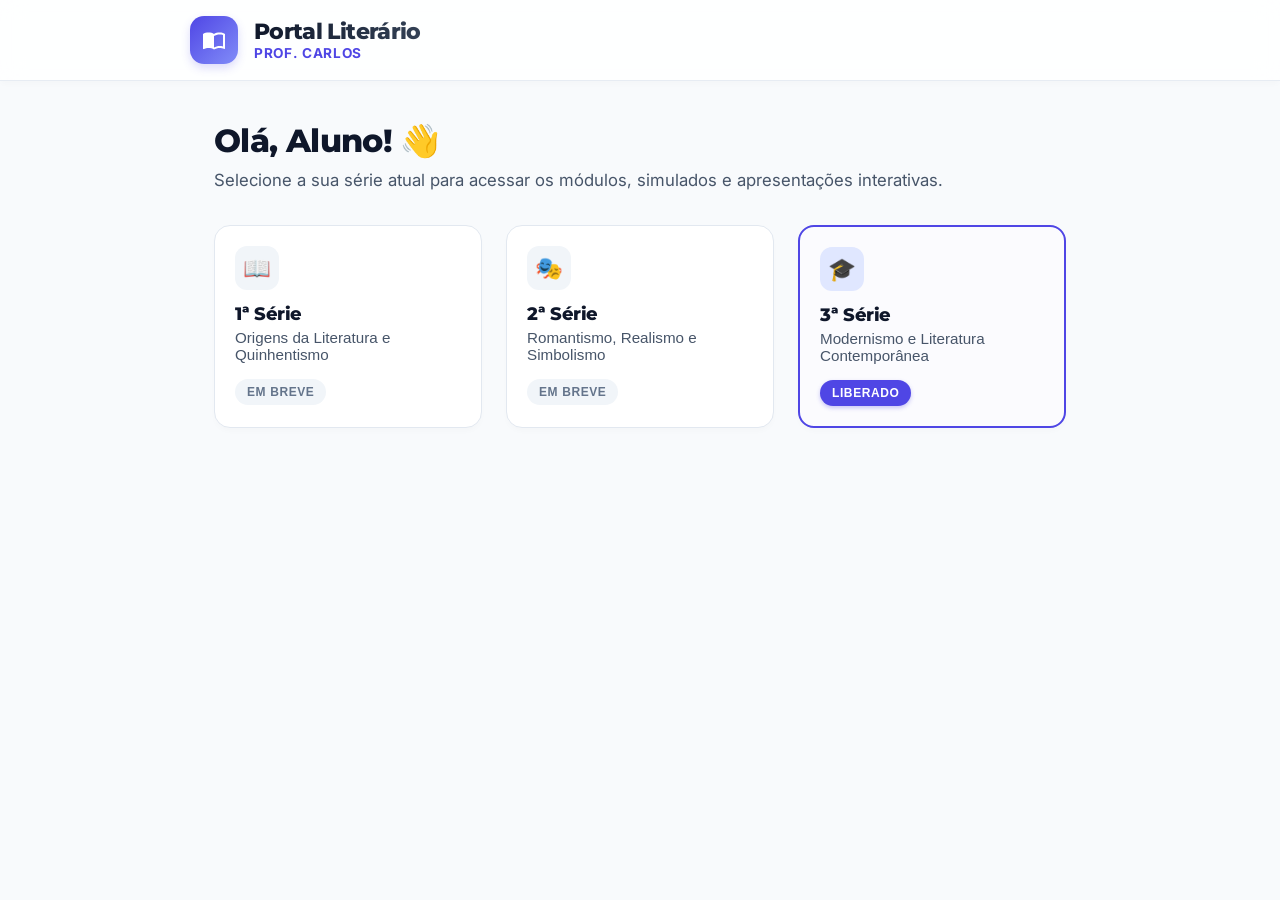
==== index.html @ 790efab4 "first commit: Portal Literário and Slides" ====
<!DOCTYPE html>
<html lang="pt-BR">
<head>
    <meta charset="UTF-8">
    <meta name="viewport" content="width=device-width, initial-scale=1.0, maximum-scale=1.0, user-scalable=no">
    <title>Portal do Professor - Literatura</title>
    <link href="https://fonts.googleapis.com/css2?family=Inter:wght@400;500;600;700&family=Montserrat:wght@700;800;900&display=swap" rel="stylesheet">
    <style>
        :root {
            --bg-color: #f8fafc;
            --card-bg: #ffffff;
            --text-main: #0f172a;
            --text-muted: #475569;
            --border-color: #e2e8f0;
            
            --primary: #4f46e5;
            --primary-light: #e0e7ff;
            
            --amber: #d97706;
            --amber-light: #fef3c7;
            
            --emerald: #059669;
            --emerald-light: #d1fae5;
            
            --rose: #e11d48;
            --rose-light: #ffe4e6;

            --slate: #64748b;
            --slate-light: #f1f5f9;
        }

        * { box-sizing: border-box; margin: 0; padding: 0; }

        body {
            background-color: var(--bg-color);
            color: var(--text-main);
            font-family: 'Inter', sans-serif;
            -webkit-font-smoothing: antialiased;
            min-height: 100vh;
            display: flex;
            flex-direction: column;
        }

        h1, h2, h3 {
            font-family: 'Montserrat', sans-serif;
            font-weight: 800;
            letter-spacing: -0.02em;
        }

        /* Top Navigation Bar */
        .app-header {
            background: rgba(255, 255, 255, 0.85);
            backdrop-filter: blur(12px);
            -webkit-backdrop-filter: blur(12px);
            border-bottom: 1px solid rgba(226, 232, 240, 0.8);
            padding: 16px 24px;
            position: sticky;
            top: 0;
            z-index: 100;
            box-shadow: 0 4px 6px -1px rgba(0, 0, 0, 0.02);
        }

        .header-content {
            max-width: 900px;
            margin: 0 auto;
            display: flex;
            align-items: center;
            justify-content: space-between;
        }

        .logo {
            display: flex;
            align-items: center;
            gap: 16px;
        }

        .logo-icon {
            background: linear-gradient(135deg, var(--primary), #818cf8);
            width: 48px;
            height: 48px;
            display: flex;
            align-items: center;
            justify-content: center;
            border-radius: 14px;
            color: white;
            box-shadow: 0 4px 10px rgba(79, 70, 229, 0.2);
        }
        .logo-icon svg {
            width: 24px;
            height: 24px;
            fill: currentColor;
        }

        .logo h1 {
            font-size: 1.35rem;
            background: linear-gradient(90deg, #0f172a, #334155);
            -webkit-background-clip: text;
            -webkit-text-fill-color: transparent;
            line-height: 1.2;
            letter-spacing: -0.03em;
        }

        .logo p {
            font-size: 0.85rem;
            color: var(--primary);
            font-weight: 700;
            letter-spacing: 0.05em;
            text-transform: uppercase;
        }
        
        
        

        

        /* Main Content Area */
        .app-main {
            flex: 1;
            width: 100%;
            max-width: 900px;
            margin: 0 auto;
            padding: 40px 24px;
        }

        .view {
            display: none;
            animation: slideUp 0.4s cubic-bezier(0.16, 1, 0.3, 1);
        }

        .view.active {
            display: block;
        }

        @keyframes slideUp {
            from { opacity: 0; transform: translateY(16px); }
            to { opacity: 1; transform: translateY(0); }
        }

        .section-header {
            margin-bottom: 32px;
        }

        .section-header h2 {
            font-size: 2rem;
            margin-bottom: 8px;
            color: var(--text-main);
        }

        .section-header p {
            color: var(--text-muted);
            font-size: 1.05rem;
            line-height: 1.5;
        }

        /* Grid Series Selection */
        .grid-series {
            display: grid;
            grid-template-columns: repeat(auto-fit, minmax(250px, 1fr));
            gap: 24px;
        }

        .series-card {
            background: var(--card-bg);
            border: 1px solid var(--border-color);
            border-radius: 16px;
            padding: 20px 20px;
            text-align: left;
            cursor: pointer;
            transition: all 0.2s cubic-bezier(0.4, 0, 0.2, 1);
            box-shadow: 0 4px 6px -1px rgba(0,0,0,0.02);
            display: flex;
            flex-direction: column;
            align-items: flex-start;
            position: relative;
            outline: none;
        }

        .series-card:hover {
            transform: translateY(-4px);
            box-shadow: 0 12px 24px -4px rgba(0,0,0,0.06);
            border-color: #cbd5e1;
        }

        .series-card.active-card {
            border: 2px solid var(--primary);
            background: #fbfbfe;
        }

        .series-card.active-card:hover {
            box-shadow: 0 12px 24px -4px rgba(79, 70, 229, 0.15);
        }

        .icon-wrapper {
            width: 44px;
            height: 44px;
            border-radius: 12px;
            display: flex;
            align-items: center;
            justify-content: center;
            font-size: 1.4rem;
            margin-bottom: 12px;
        }
        .bg-slate { background: var(--slate-light); }
        .bg-indigo { background: var(--primary-light); }

        .series-card h3 {
            font-size: 1.15rem;
            margin-bottom: 4px;
            color: var(--text-main);
        }

        .series-card p {
            font-size: 0.95rem;
            color: var(--text-muted);
            margin-bottom: 16px;
        }

        .badge {
            padding: 6px 12px;
            border-radius: 99px;
            font-size: 0.75rem;
            font-weight: 700;
            text-transform: uppercase;
            letter-spacing: 0.05em;
            background: var(--slate-light);
            color: var(--slate);
        }

        .badge.success {
            background: var(--primary);
            color: white;
            box-shadow: 0 2px 4px rgba(79, 70, 229, 0.3);
        }

                /* Subjects / Lessons List - Trilha de Aprendizagem */
        .subject-list {
            display: flex;
            flex-direction: column;
            gap: 24px;
            position: relative;
            padding-left: 12px;
        }

        /* Linha conectora da trilha */
        .subject-list::before {
            content: '';
            position: absolute;
            left: 44px;
            top: 20px;
            bottom: 40px;
            width: 2px;
            background: #e2e8f0;
            z-index: 0;
            border-radius: 2px;
        }

        .lesson-card {
            background: var(--card-bg);
            border: 1px solid var(--border-color);
            border-radius: 20px;
            padding: 20px 24px;
            display: flex;
            align-items: center;
            gap: 24px;
            text-decoration: none;
            transition: all 0.3s cubic-bezier(0.4, 0, 0.2, 1);
            box-shadow: 0 4px 10px rgba(0,0,0,0.02);
            position: relative;
            z-index: 1;
        }
        
        .lesson-card:hover {
            transform: translateY(-4px) scale(1.01);
            box-shadow: 0 14px 28px rgba(0,0,0,0.08);
            border-color: var(--primary);
        }

        .lesson-icon {
            width: 64px;
            height: 64px;
            border-radius: 50%;
            display: flex;
            align-items: center;
            justify-content: center;
            font-size: 1.4rem;
            font-weight: 900;
            flex-shrink: 0;
            font-family: 'Montserrat', sans-serif;
            border: 4px solid var(--bg-color);
            box-shadow: 0 0 0 1px var(--border-color);
            transition: all 0.3s ease;
        }
        
        .lesson-card:hover .lesson-icon {
            box-shadow: 0 0 0 2px var(--primary);
            transform: scale(1.05);
        }

        .bg-amber { background: var(--amber-light); color: var(--amber); }
        .bg-emerald { background: var(--emerald-light); color: var(--emerald); }
        .bg-rose { background: var(--rose-light); color: var(--rose); }

        .lesson-content {
            flex: 1;
        }

        .lesson-header {
            display: flex;
            align-items: center;
            gap: 12px;
            margin-bottom: 8px;
            flex-wrap: wrap;
        }

        .lesson-tag {
            font-size: 0.75rem;
            font-weight: 800;
            text-transform: uppercase;
            letter-spacing: 0.05em;
            padding: 4px 10px;
            border-radius: 6px;
            background: var(--slate-light);
        }
        
        .pedagogy-badges {
            display: flex;
            gap: 8px;
            font-size: 0.75rem;
            color: var(--slate);
            font-weight: 600;
        }
        
        .pedagogy-badges span {
            display: flex;
            align-items: center;
            gap: 4px;
            background: #f8fafc;
            padding: 2px 8px;
            border-radius: 4px;
            border: 1px solid #e2e8f0;
        }

        .text-amber { color: var(--amber); background: var(--amber-light); }
        .text-emerald { color: var(--emerald); background: var(--emerald-light); }
        .text-rose { color: var(--rose); background: var(--rose-light); }

        .lesson-content h3 {
            font-size: 1.3rem;
            color: var(--text-main);
            margin-bottom: 6px;
        }

        .lesson-content p {
            font-size: 0.95rem;
            color: var(--text-muted);
            line-height: 1.5;
            margin-bottom: 12px;
        }

        .lesson-action {
            display: flex;
            align-items: center;
            gap: 8px;
            font-weight: 700;
            font-size: 0.95rem;
            color: #ffffff;
            padding: 12px 24px;
            background: var(--primary);
            border-radius: 12px;
            transition: all 0.2s ease;
            box-shadow: 0 4px 12px rgba(79, 70, 229, 0.2);
        }

        .lesson-card:hover .lesson-action {
            background: #4338ca;
            transform: translateY(-2px);
            box-shadow: 0 6px 16px rgba(79, 70, 229, 0.3);
        }

        .lesson-action svg {
            width: 18px;
            height: 18px;
            fill: currentColor;
        }

        .btn-back {
            display: inline-flex;
            align-items: center;
            gap: 8px;
            background: var(--card-bg);
            border: 1px solid var(--border-color);
            color: var(--text-muted);
            font-size: 1rem;
            font-weight: 600;
            cursor: pointer;
            margin-bottom: 32px;
            padding: 10px 20px;
            border-radius: 99px;
            transition: all 0.2s ease;
            font-family: 'Inter', sans-serif;
            box-shadow: 0 1px 2px rgba(0,0,0,0.02);
        }

        .btn-back:hover {
            color: var(--text-main);
            border-color: #cbd5e1;
            background: var(--slate-light);
            transform: translateX(-4px);
        }
        
        .btn-back svg {
            width: 20px;
            height: 20px;
            fill: currentColor;
        }

        /* Mobile Adjustments */
        @media (max-width: 768px) {
            .app-main {
                padding: 32px 16px;
            }
            .section-header h2 {
                font-size: 1.6rem;
            }
            .subject-list { padding-left: 0; }
            .subject-list::before { display: none; }
            .lesson-card {
                flex-direction: column;
                align-items: flex-start;
                padding: 24px;
                gap: 16px;
            }
            .lesson-icon {
                width: 48px;
                height: 48px;
                font-size: 1.2rem;
                border-radius: 50%;
                margin-bottom: -8px;
            }
            .lesson-action {
                width: 100%;
                justify-content: center;
                padding: 14px 20px;
            }
            .grid-series {
                grid-template-columns: 1fr;
            }
        }
    </style>
</head>
<body>

    <header class="app-header">
        <div class="header-content">
            <div class="logo">
                <div class="logo-icon">
                    <svg viewBox="0 0 24 24"><path d="M21 5c-1.11-.35-2.33-.5-3.5-.5-1.95 0-4.05.4-5.5 1.5-1.45-1.1-3.55-1.5-5.5-1.5S2.45 4.9 1 6v14.65c0 .25.25.5.5.5.1 0 .15-.05.25-.05C3.1 20.45 5.05 20 6.5 20c1.95 0 4.05.4 5.5 1.5 1.35-.85 3.8-1.5 5.5-1.5 1.65 0 3.35.3 4.75 1.05.1.05.15.05.25.05.25 0 .5-.25.5-.5V6c-.6-.45-1.25-.75-2-1zM21 18.5c-1.1-.35-2.3-.5-3.5-.5-1.7 0-4.15.65-5.5 1.5V8c1.35-.85 3.8-1.5 5.5-1.5 1.2 0 2.4.15 3.5.5v11.5z"/></svg>
                </div>
                <div>
                    <h1>Portal Literário</h1>
                    <p>Prof. Carlos</p>
                </div>
            </div>
        </div>
    </header>

    <main class="app-main">
        <!-- VIEW: SELEÇÃO DE SÉRIE -->
        <div id="view-series" class="view active">
            <div class="section-header">
                <h2>Olá, Aluno! 👋</h2>
                <p>Selecione a sua série atual para acessar os módulos, simulados e apresentações interativas.</p>
            </div>
            
            <div class="grid-series">
                <button class="series-card" onclick="alert('O módulo da Primeira Série será liberado no próximo semestre.')">
                    <div class="icon-wrapper bg-slate"><span>📖</span></div>
                    <h3>1ª Série</h3>
                    <p>Origens da Literatura e Quinhentismo</p>
                    <div class="badge">Em Breve</div>
                </button>
                
                <button class="series-card" onclick="alert('O módulo da Segunda Série será liberado no próximo semestre.')">
                    <div class="icon-wrapper bg-slate"><span>🎭</span></div>
                    <h3>2ª Série</h3>
                    <p>Romantismo, Realismo e Simbolismo</p>
                    <div class="badge">Em Breve</div>
                </button>
                
                <button class="series-card active-card" onclick="showView('view-terceira')">
                    <div class="icon-wrapper bg-indigo"><span>🎓</span></div>
                    <h3>3ª Série</h3>
                    <p>Modernismo e Literatura Contemporânea</p>
                    <div class="badge success">Liberado</div>
                </button>
            </div>
        </div>

        <!-- VIEW: TERCEIRA SÉRIE -->
        <div id="view-terceira" class="view">
            <button class="btn-back" onclick="showView('view-series')">
                <svg viewBox="0 0 24 24"><path d="M20 11H7.83l5.59-5.59L12 4l-8 8 8 8 1.41-1.41L7.83 13H20v-2z"/></svg>
                Voltar para Séries
            </button>
            
            <div class="section-header">
                <h2>Literatura: 3ª Série</h2>
                <p>Módulos interativos de aprofundamento nas principais escolas e obras literárias.</p>
            </div>
            
            <div class="subject-list">
                
                                <!-- AULA 1 -->
                <a href="slides/modernismo_22_premium.html" target="_blank" class="lesson-card">
                    <div class="lesson-icon bg-amber">01</div>
                    <div class="lesson-content">
                        <div class="lesson-header">
                            <span class="lesson-tag text-amber">Semana de 22</span>
                            <div class="pedagogy-badges">
                                <span>⏱️ 20 min</span>
                                <span>🎯 Aprofundamento</span>
                            </div>
                        </div>
                        <h3>Modernismo - 1ª Geração</h3>
                        <p>A fase de destruição: Oswald de Andrade, Mário de Andrade e o choque da vanguarda contra o parnasianismo.</p>
                    </div>
                    <div class="lesson-action">
                        <span>Acessar</span>
                        <svg viewBox="0 0 24 24"><path d="M8.59 16.59L13.17 12 8.59 7.41 10 6l6 6-6 6-1.41-1.41z"/></svg>
                    </div>
                </a>
                
                                <!-- AULA 2 -->
                <a href="slides/modernismo_30_premium.html" target="_blank" class="lesson-card">
                    <div class="lesson-icon bg-emerald">02</div>
                    <div class="lesson-content">
                        <div class="lesson-header">
                            <span class="lesson-tag text-emerald">Geração de 30</span>
                            <div class="pedagogy-badges">
                                <span>⏱️ 25 min</span>
                                <span>📝 Questões Práticas</span>
                            </div>
                        </div>
                        <h3>Modernismo - 2ª Geração</h3>
                        <p>O Neorrealismo: A seca de Graciliano Ramos, a Bahia de Jorge Amado e o engajamento de Carlos Drummond.</p>
                    </div>
                    <div class="lesson-action">
                        <span>Acessar</span>
                        <svg viewBox="0 0 24 24"><path d="M8.59 16.59L13.17 12 8.59 7.41 10 6l6 6-6 6-1.41-1.41z"/></svg>
                    </div>
                </a>

                                <!-- AULA 3 -->
                <a href="slides/literatura_contemporanea.html" target="_blank" class="lesson-card">
                    <div class="lesson-icon bg-rose">03</div>
                    <div class="lesson-content">
                        <div class="lesson-header">
                            <span class="lesson-tag text-rose">Pós-1945</span>
                            <div class="pedagogy-badges">
                                <span>⏱️ 30 min</span>
                                <span>💡 Mapa Mental</span>
                            </div>
                        </div>
                        <h3>Literatura Contemporânea</h3>
                        <p>Concretismo, Tropicália, Guimarães Rosa, Clarice Lispector e a maturidade da literatura nacional.</p>
                    </div>
                    <div class="lesson-action">
                        <span>Acessar</span>
                        <svg viewBox="0 0 24 24"><path d="M8.59 16.59L13.17 12 8.59 7.41 10 6l6 6-6 6-1.41-1.41z"/></svg>
                    </div>
                </a>

            </div>
        </div>
    </main>

    <script>
        function showView(viewId) {
            // Scroll to top smoothly
            window.scrollTo({ top: 0, behavior: 'smooth' });
            
            // Wait a tiny bit for the scroll to start before switching views
            setTimeout(() => {
                document.querySelectorAll('.view').forEach(el => el.classList.remove('active'));
                document.getElementById(viewId).classList.add('active');
            }, 100);
        }
    </script>
</body>
</html>
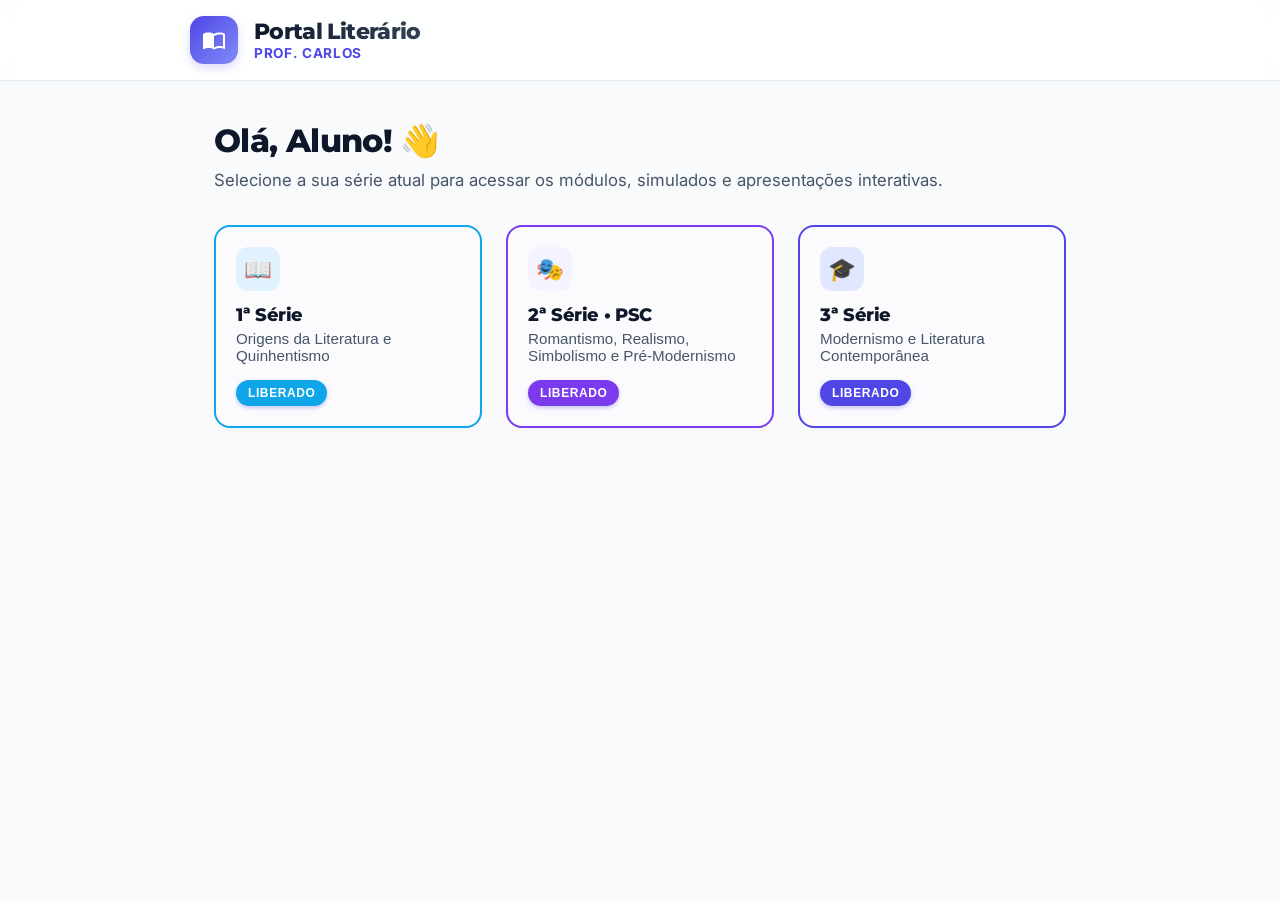
==== commit b5366c45: "Adiciona aulas de Quinhentismo, Barroco e Revisao PSC (Simbolismo e Pre-Modernismo)" ====
--- a/index.html
+++ b/index.html
@@ -473,18 +473,18 @@
             </div>
             
             <div class="grid-series">
-                <button class="series-card" onclick="alert('O módulo da Primeira Série será liberado no próximo semestre.')">
-                    <div class="icon-wrapper bg-slate"><span>📖</span></div>
+                <button class="series-card active-card" style="border-color: #0ea5e9;" onclick="showView('view-primeira')">
+                    <div class="icon-wrapper" style="background: #e0f2fe; color: #0ea5e9;"><span>📖</span></div>
                     <h3>1ª Série</h3>
                     <p>Origens da Literatura e Quinhentismo</p>
-                    <div class="badge">Em Breve</div>
+                    <div class="badge success" style="background: #0ea5e9;">Liberado</div>
                 </button>
                 
-                <button class="series-card" onclick="alert('O módulo da Segunda Série será liberado no próximo semestre.')">
-                    <div class="icon-wrapper bg-slate"><span>🎭</span></div>
-                    <h3>2ª Série</h3>
-                    <p>Romantismo, Realismo e Simbolismo</p>
-                    <div class="badge">Em Breve</div>
+                <button class="series-card active-card" style="border-color: #7c3aed;" onclick="showView('view-segunda')">
+                    <div class="icon-wrapper" style="background: #f5f3ff; color: #7c3aed;"><span>🎭</span></div>
+                    <h3>2ª Série • PSC</h3>
+                    <p>Romantismo, Realismo, Simbolismo e Pré-Modernismo</p>
+                    <div class="badge success" style="background: #7c3aed;">Liberado</div>
                 </button>
                 
                 <button class="series-card active-card" onclick="showView('view-terceira')">
@@ -496,6 +496,99 @@
             </div>
         </div>
 
+        <!-- VIEW: SEGUNDA SÉRIE / REVISÃO PSC -->
+        <div id="view-segunda" class="view">
+            <button class="btn-back" onclick="showView('view-series')">
+                <svg viewBox="0 0 24 24"><path d="M20 11H7.83l5.59-5.59L12 4l-8 8 8 8 1.41-1.41L7.83 13H20v-2z"/></svg>
+                Voltar para Séries
+            </button>
+            
+            <div class="section-header">
+                <h2>Literatura: 2ª Série &amp; Revisão PSC</h2>
+                <p>Estudo direcionado das escolas literárias e resolução comentada de provas anteriores do PSC/UFAM.</p>
+            </div>
+            
+            <div class="subject-list">
+                <!-- AULA 1: REVISÃO PSC SIMBOLISMO E PRÉ-MODERNISMO -->
+                <a href="slides/revisao_psc_simbolismo_premodernismo.html" target="_blank" rel="noopener noreferrer" class="lesson-card">
+                    <div class="lesson-icon" style="background: #f5f3ff; color: #7c3aed;">01</div>
+                    <div class="lesson-content">
+                        <div class="lesson-header">
+                            <span class="lesson-tag" style="color: #7c3aed; background: #f5f3ff;">Especial PSC • UFAM</span>
+                            <div class="pedagogy-badges">
+                                <span>⏱️ 40 min</span>
+                                <span>📝 15 Questões PSC + Teoria Completa</span>
+                            </div>
+                        </div>
+                        <h3>Revisão PSC: Simbolismo e Pré-Modernismo</h3>
+                        <p>Cruz e Sousa, Alphonsus de Guimaraens, Augusto dos Anjos, Lima Barreto, Euclides da Cunha, Monteiro Lobato e Graça Aranha com 15 questões oficiais do PSC comentadas.</p>
+                    </div>
+                    <div class="lesson-action" style="background: #7c3aed; box-shadow: 0 4px 12px rgba(124, 58, 237, 0.25);">
+                        <span>Acessar</span>
+                        <svg viewBox="0 0 24 24"><path d="M8.59 16.59L13.17 12 8.59 7.41 10 6l6 6-6 6-1.41-1.41z"/></svg>
+                    </div>
+                </a>
+            </div>
+        </div>
+
+        
+        <!-- VIEW: PRIMEIRA SÉRIE -->
+        <div id="view-primeira" class="view">
+            <button class="btn-back" onclick="showView('view-series')">
+                <svg viewBox="0 0 24 24"><path d="M20 11H7.83l5.59-5.59L12 4l-8 8 8 8 1.41-1.41L7.83 13H20v-2z"/></svg>
+                Voltar para Séries
+            </button>
+            
+            <div class="section-header">
+                <h2>Literatura: 1ª Série</h2>
+                <p>O início de tudo: origens literárias, descobrimento e a construção do Brasil colonial.</p>
+            </div>
+            
+            <div class="subject-list">
+                
+                <!-- AULA 1: QUINHENTISMO -->
+                <a href="slides/quinhentismo_completo.html" target="_blank" rel="noopener noreferrer" class="lesson-card">
+                    <div class="lesson-icon" style="background: #e0f2fe; color: #0ea5e9;">01</div>
+                    <div class="lesson-content">
+                        <div class="lesson-header">
+                            <span class="lesson-tag" style="color: #0ea5e9;">1500 a 1601</span>
+                            <div class="pedagogy-badges">
+                                <span>⏱️ 20 min</span>
+                                <span>📝 2 Questões Práticas</span>
+                            </div>
+                        </div>
+                        <h3>O Quinhentismo (A Literatura de Informação)</h3>
+                        <p>A chegada dos portugueses, a Carta de Caminha, os jesuítas e a literatura como ferramenta de exploração e fé.</p>
+                    </div>
+                    <div class="lesson-action" style="background: #0ea5e9; box-shadow: 0 4px 12px rgba(14, 165, 233, 0.2);">
+                        <span>Acessar</span>
+                        <svg viewBox="0 0 24 24"><path d="M8.59 16.59L13.17 12 8.59 7.41 10 6l6 6-6 6-1.41-1.41z"/></svg>
+                    </div>
+                </a>
+
+
+                <!-- AULA 2: BARROCO -->
+                <a href="slides/barroco_premium.html" target="_blank" rel="noopener noreferrer" class="lesson-card">
+                    <div class="lesson-icon" style="background: #fef08a; color: #ca8a04;">02</div>
+                    <div class="lesson-content">
+                        <div class="lesson-header">
+                            <span class="lesson-tag" style="color: #ca8a04;">Séc XVII</span>
+                            <div class="pedagogy-badges">
+                                <span>⏱️ 25 min</span>
+                                <span>📝 11 Questões de Prova + Teoria Completa</span>
+                            </div>
+                        </div>
+                        <h3>O Barroco: A Arte do Conflito</h3>
+                        <p>A Contrarreforma Católica, Padre Antônio Vieira (Sermões), Gregório de Matos (Boca do Inferno) e o duelo entre Fé e Razão.</p>
+                    </div>
+                    <div class="lesson-action" style="background: #ca8a04; box-shadow: 0 4px 12px rgba(202, 138, 4, 0.2);">
+                        <span>Acessar</span>
+                        <svg viewBox="0 0 24 24"><path d="M8.59 16.59L13.17 12 8.59 7.41 10 6l6 6-6 6-1.41-1.41z"/></svg>
+                    </div>
+                </a>
+            </div>
+        </div>
+
         <!-- VIEW: TERCEIRA SÉRIE -->
         <div id="view-terceira" class="view">
             <button class="btn-back" onclick="showView('view-series')">
@@ -511,7 +604,7 @@
             <div class="subject-list">
                 
                                 <!-- AULA 1 -->
-                <a href="slides/modernismo_22_premium.html" target="_blank" class="lesson-card">
+                <a href="slides/modernismo_22_premium.html" target="_blank" rel="noopener noreferrer" class="lesson-card">
                     <div class="lesson-icon bg-amber">01</div>
                     <div class="lesson-content">
                         <div class="lesson-header">
@@ -531,7 +624,7 @@
                 </a>
                 
                                 <!-- AULA 2 -->
-                <a href="slides/modernismo_30_premium.html" target="_blank" class="lesson-card">
+                <a href="slides/modernismo_30_premium.html" target="_blank" rel="noopener noreferrer" class="lesson-card">
                     <div class="lesson-icon bg-emerald">02</div>
                     <div class="lesson-content">
                         <div class="lesson-header">
@@ -551,7 +644,7 @@
                 </a>
 
                                 <!-- AULA 3 -->
-                <a href="slides/literatura_contemporanea.html" target="_blank" class="lesson-card">
+                <a href="slides/literatura_contemporanea.html" target="_blank" rel="noopener noreferrer" class="lesson-card">
                     <div class="lesson-icon bg-rose">03</div>
                     <div class="lesson-content">
                         <div class="lesson-header">
@@ -570,7 +663,47 @@
                     </div>
                 </a>
 
-            </div>
+            
+                <!-- AULA 4: NotebookLM Sagarana -->
+                <a href="https://notebook.google.com/notebook/aa26c37f-0c35-4da0-9993-b4ae75403828" target="_blank" rel="noopener noreferrer" class="lesson-card">
+                    <div class="lesson-icon" style="background: #e0e7ff; color: #4f46e5;">04</div>
+                    <div class="lesson-content">
+                        <div class="lesson-header">
+                            <span class="lesson-tag" style="color: #4f46e5;">Guimarães Rosa</span>
+                            <div class="pedagogy-badges">
+                                <span>🎙️ Podcast de Estudo</span>
+                                <span>🧠 IA NotebookLM</span>
+                            </div>
+                        </div>
+                        <h3>Guia Interativo: Sagarana</h3>
+                        <p>Resumo, análise de contos e discussões imersivas sobre o universo sertanejo de João Guimarães Rosa.</p>
+                    </div>
+                    <div class="lesson-action">
+                        <span>Acessar</span>
+                        <svg viewBox="0 0 24 24"><path d="M8.59 16.59L13.17 12 8.59 7.41 10 6l6 6-6 6-1.41-1.41z"/></svg>
+                    </div>
+                </a>
+
+                <!-- AULA 5: NotebookLM Laços de Família -->
+                <a href="https://notebook.google.com/notebook/4166672a-8261-41e4-b6b1-68776564310d" target="_blank" rel="noopener noreferrer" class="lesson-card">
+                    <div class="lesson-icon" style="background: #fce7f3; color: #db2777;">05</div>
+                    <div class="lesson-content">
+                        <div class="lesson-header">
+                            <span class="lesson-tag" style="color: #db2777;">Clarice Lispector</span>
+                            <div class="pedagogy-badges">
+                                <span>🎙️ Podcast de Estudo</span>
+                                <span>🧠 IA NotebookLM</span>
+                            </div>
+                        </div>
+                        <h3>Guia Interativo: Laços de Família</h3>
+                        <p>Análise profunda dos fluxos de consciência e das epifanias nas relações humanas da obra de Clarice.</p>
+                    </div>
+                    <div class="lesson-action">
+                        <span>Acessar</span>
+                        <svg viewBox="0 0 24 24"><path d="M8.59 16.59L13.17 12 8.59 7.41 10 6l6 6-6 6-1.41-1.41z"/></svg>
+                    </div>
+                </a>
+</div>
         </div>
     </main>
 
